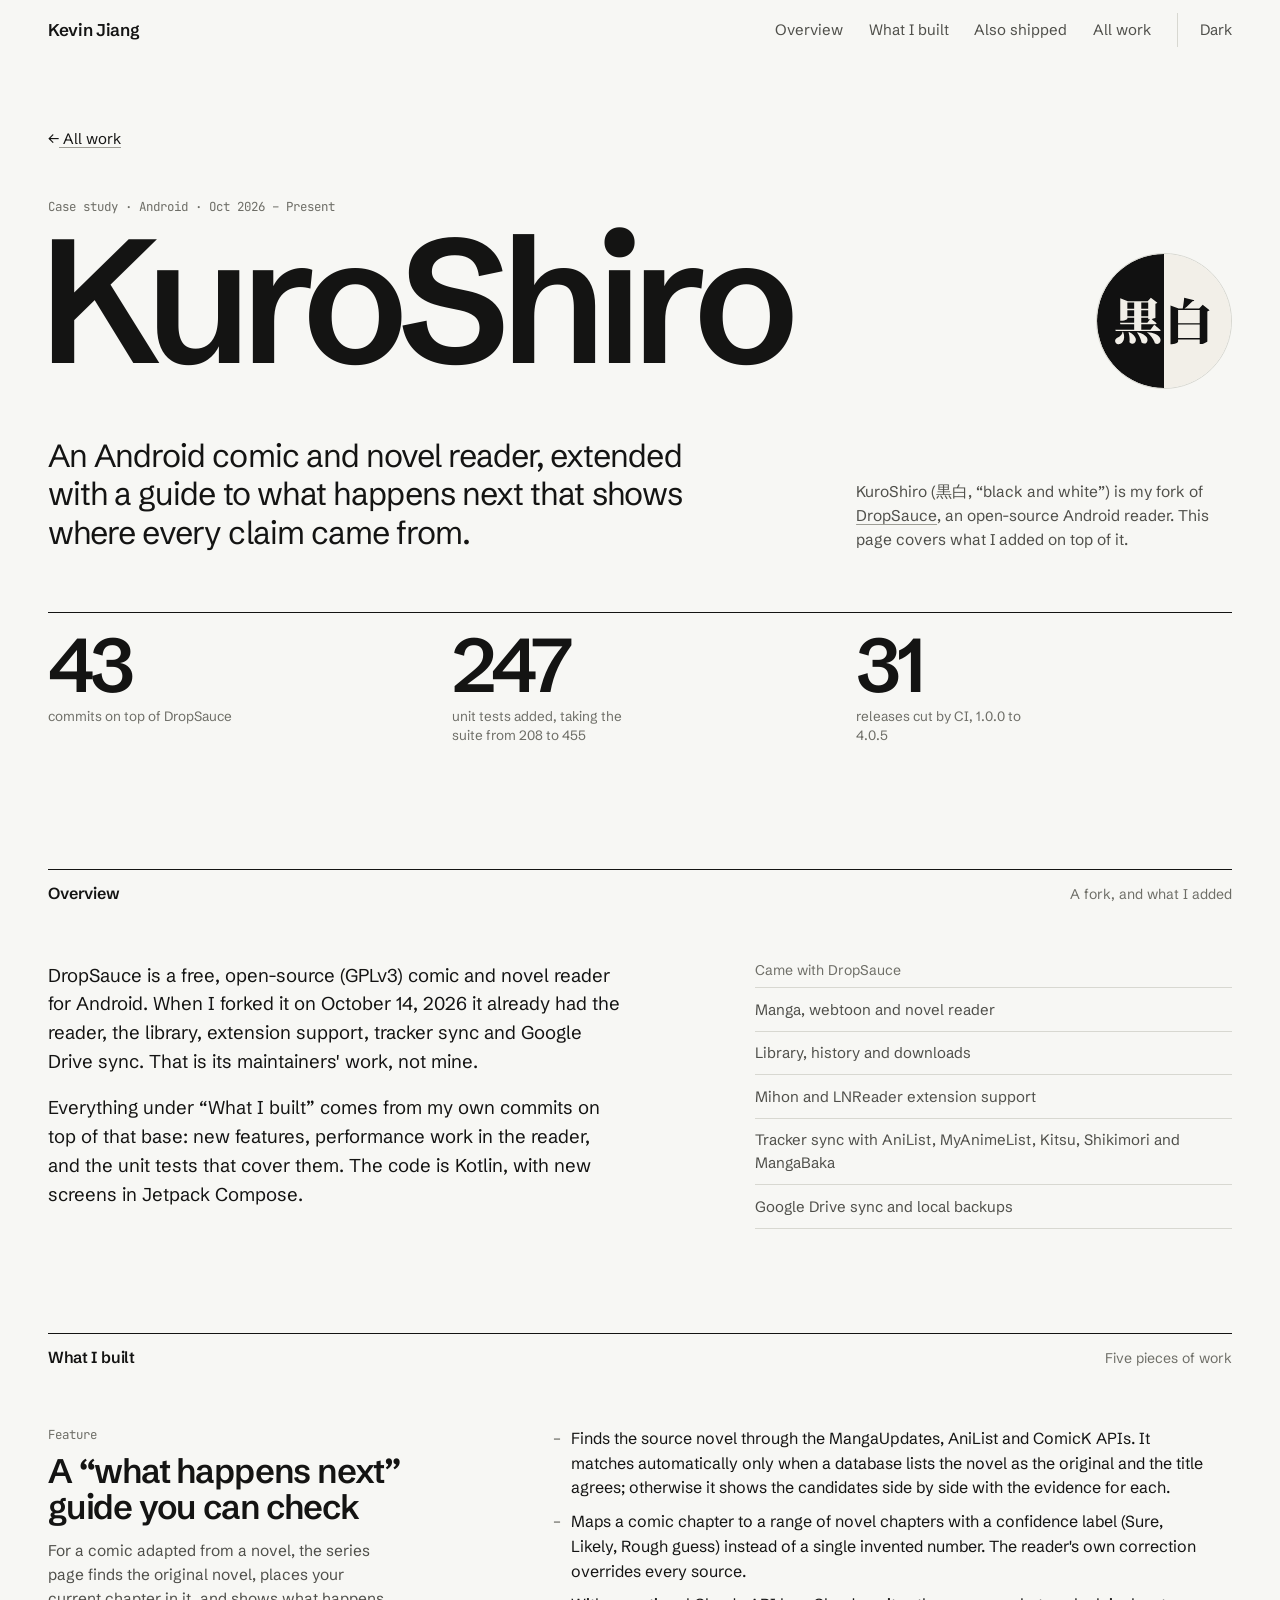
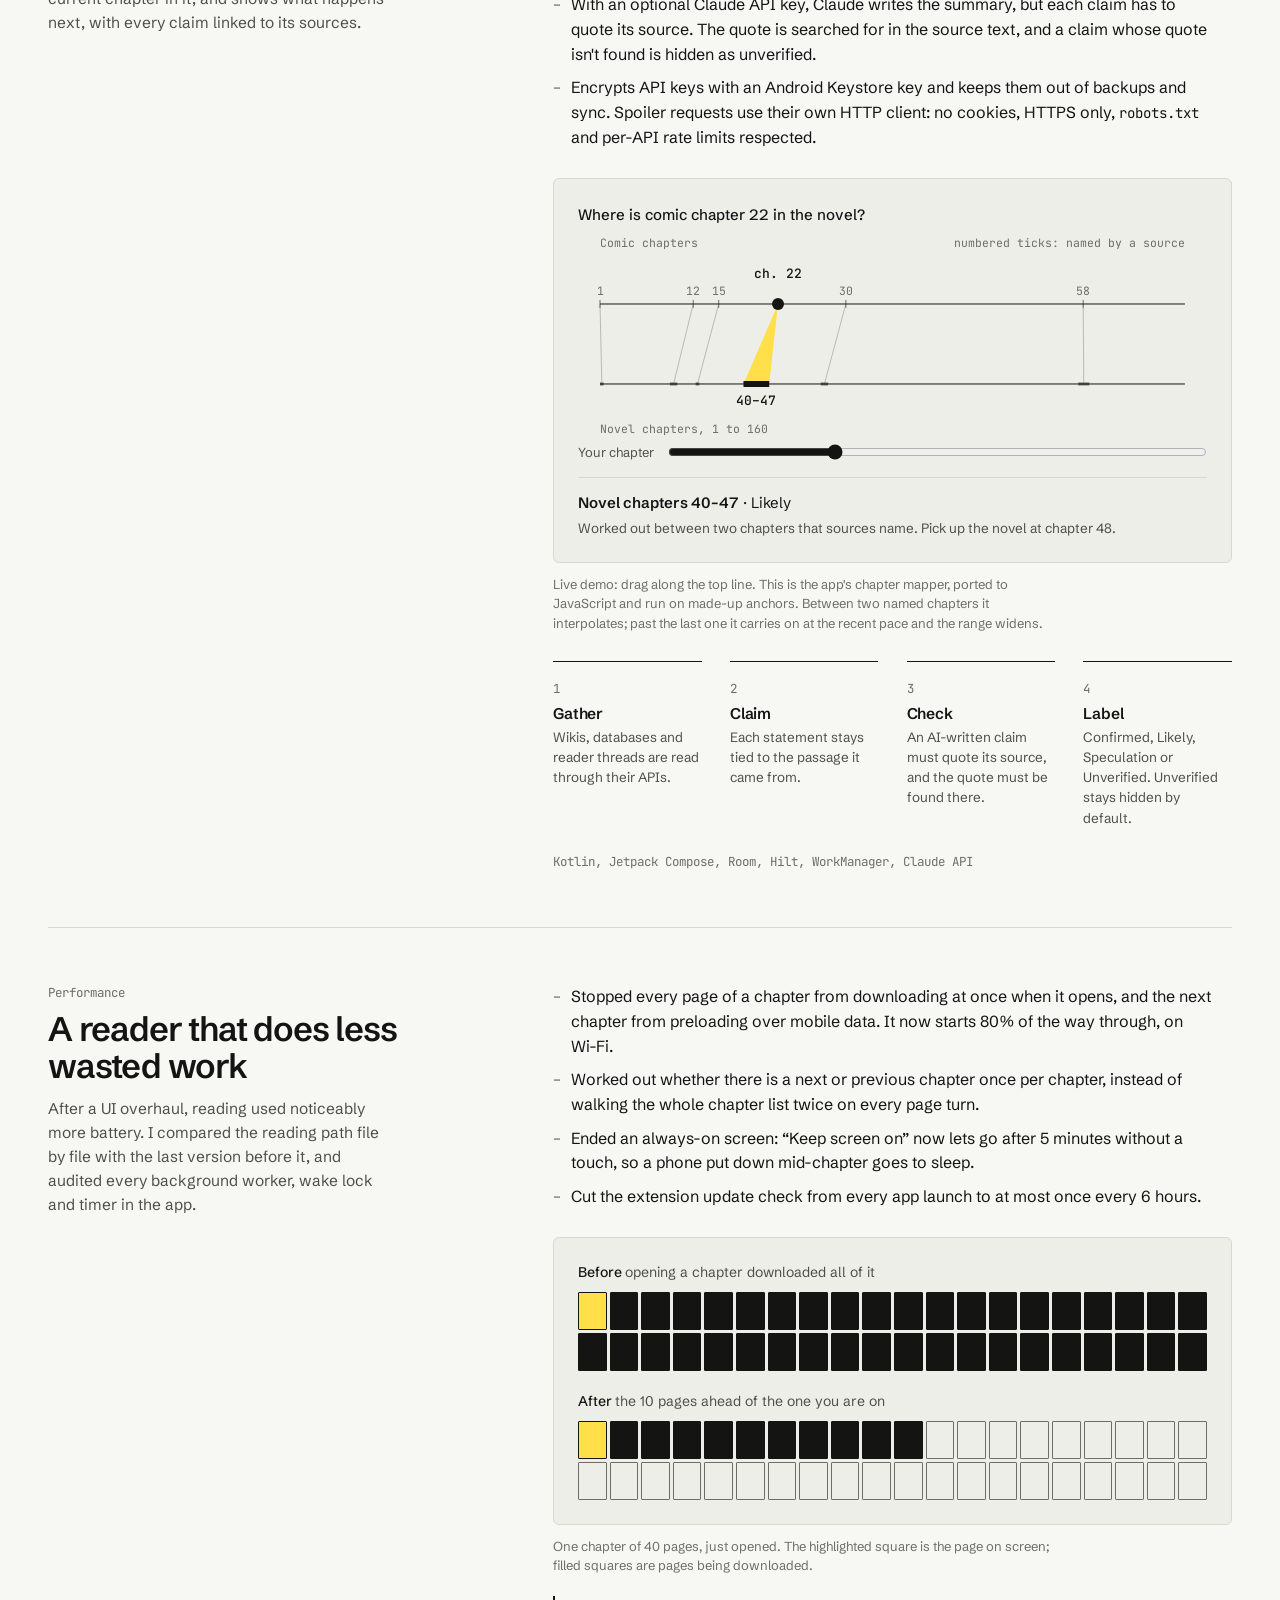
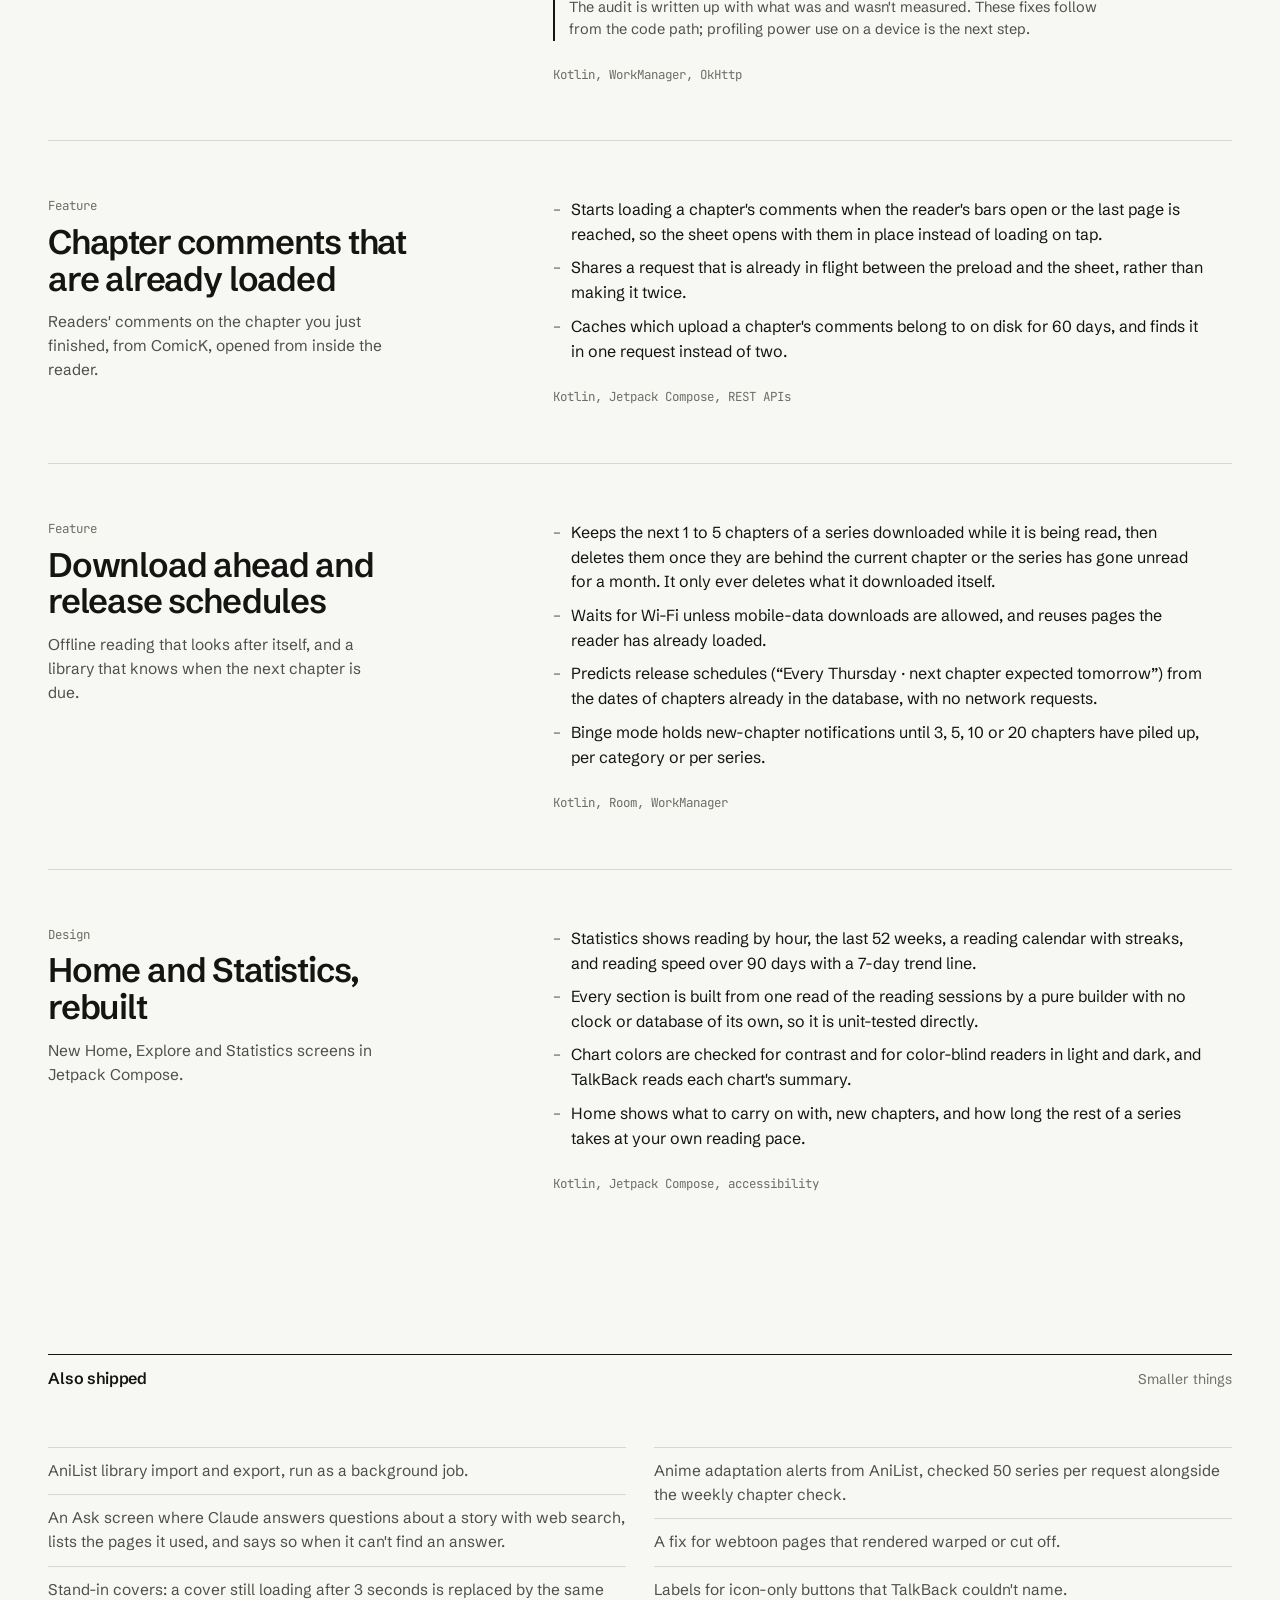
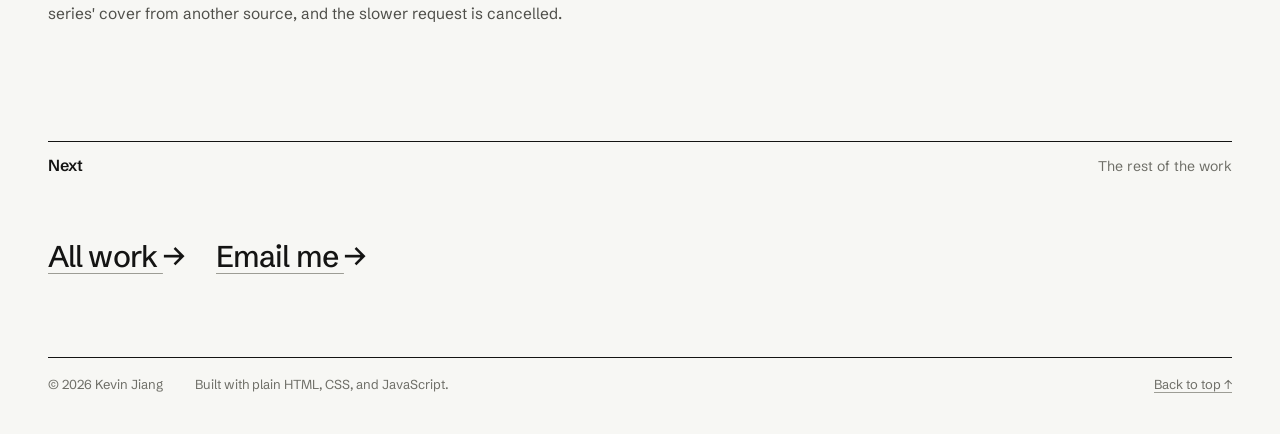
==== kuroshiro/index.html @ c544e7a0 "Redesign portfolio and add KuroShiro case study - New type-led design (Schibsted Grotesk, JetBrains " ====
<!DOCTYPE html>
<html lang="en">

<head>
    <meta charset="UTF-8">
    <meta name="viewport" content="width=device-width, initial-scale=1.0">
    <title>KuroShiro — Kevin Jiang</title>
    <meta name="description" content="KuroShiro: what Kevin Jiang built on top of the open-source DropSauce Android reader, including a sourced guide to what happens next in a story.">
    <meta name="author" content="Kevin Jiang">

    <meta property="og:type" content="article">
    <meta property="og:title" content="KuroShiro — Kevin Jiang">
    <meta property="og:description" content="An Android comic and novel reader, extended with a guide to what happens next that shows its sources.">
    <meta property="og:url" content="https://erelive.github.io/kuroshiro/">
    <meta name="twitter:card" content="summary">

    <link rel="canonical" href="https://erelive.github.io/kuroshiro/">
    <meta name="theme-color" content="#f7f7f4" media="(prefers-color-scheme: light)">
    <meta name="theme-color" content="#0f0f0e" media="(prefers-color-scheme: dark)">
    <link rel="icon" href="data:image/svg+xml,<svg xmlns='http://www.w3.org/2000/svg' viewBox='0 0 100 100'><rect width='100' height='100' fill='%23141413'/><rect x='18' y='70' width='64' height='11' fill='%23ffe04a'/><text x='50' y='66' font-size='62' font-family='Arial,Helvetica,sans-serif' font-weight='700' fill='%23f7f7f4' text-anchor='middle'>K</text></svg>">

    <link rel="preconnect" href="https://fonts.googleapis.com">
    <link rel="preconnect" href="https://fonts.gstatic.com" crossorigin>
    <link href="https://fonts.googleapis.com/css2?family=JetBrains+Mono:wght@400;500&family=Schibsted+Grotesk:wght@400..700&display=swap" rel="stylesheet">
    <link rel="stylesheet" href="../style.css?v=4">

    <script>
        (function () {
            var root = document.documentElement;
            root.className += ' js';
            try {
                var saved = localStorage.getItem('theme');
                if (saved === 'light' || saved === 'dark') {
                    root.setAttribute('data-theme', saved);
                }
            } catch (err) { }
        })();
    </script>
</head>

<body>
    <a class="skip-link" href="#main">Skip to content</a>

    <header class="site-header" id="siteHeader">
        <div class="wrap header-inner">
            <a class="wordmark" href="../">Kevin Jiang</a>

            <nav class="nav" id="primaryNav" aria-label="Primary">
                <a href="#overview">Overview</a>
                <a href="#work">What I built</a>
                <a href="#more">Also shipped</a>
                <a href="../#work">All work</a>
            </nav>

            <div class="header-tools">
                <button class="text-btn theme-toggle" id="themeToggle" type="button">Theme</button>
                <button class="text-btn nav-toggle" id="navToggle" type="button" aria-expanded="false" aria-controls="primaryNav">Menu</button>
            </div>
        </div>
    </header>

    <main id="main">
        <section class="case-hero" id="top">
            <div class="wrap">
                <a class="back" href="../#work"><span aria-hidden="true">&larr;</span> All work</a>

                <div class="case-head">
                    <div>
                        <p class="meta">Case study &middot; Android &middot; Oct 2026 &ndash; Present</p>
                        <h1 class="case-title"><span>KuroShiro</span></h1>
                    </div>
                    <img class="case-icon" src="icon.svg" width="136" height="136" alt="KuroShiro app icon: the characters for black and white, each on the other's color">
                </div>

                <div class="case-intro">
                    <p class="case-lede">
                        An Android comic and novel reader, extended with a guide to what happens
                        next that shows where every claim came from.
                    </p>
                    <p class="case-blurb">
                        KuroShiro (黒白, &ldquo;black and white&rdquo;) is my fork of
                        <a href="https://github.com/HuzaifaKhalid1311/DropSauce" target="_blank" rel="noopener noreferrer">DropSauce</a>,
                        an open-source Android reader. This page covers what I added on top of it.
                    </p>
                </div>

                <dl class="stats">
                    <div>
                        <dt>commits on top of DropSauce</dt>
                        <dd>43</dd>
                    </div>
                    <div>
                        <dt>unit tests added, taking the suite from 208 to 455</dt>
                        <dd>247</dd>
                    </div>
                    <div>
                        <dt>releases cut by CI, 1.0.0 to 4.0.5</dt>
                        <dd>31</dd>
                    </div>
                </dl>
            </div>
        </section>

        <!-- SCREENSHOTS
             1. On the phone, take these four screenshots in KuroShiro (power + volume down).
             2. Save them into kuroshiro/screens/ named exactly:
                spoilers.png    a series page with the Spoilers card, or the Spoilers screen with its trust labels
                stats.png       the Statistics screen
                home.png        the Home tab
                comments.png    the chapter comments sheet open in the reader
             3. Delete the two lines below that say screens-start and screens-end. The section then shows. -->
        <!-- screens-start
        <section class="section" id="screens">
            <div class="wrap">
                <header class="section-head">
                    <h2>Screens</h2>
                    <p>Running on a phone</p>
                </header>

                <ul class="screens" data-reveal>
                    <li>
                        <figure>
                            <img src="screens/spoilers.png" width="1080" height="2400" loading="lazy" alt="KuroShiro's Spoilers screen: the original novel, where the current chapter falls in it, and claims with their trust labels.">
                            <figcaption><strong>What happens next</strong>Every claim carries a trust label and its sources.</figcaption>
                        </figure>
                    </li>
                    <li>
                        <figure>
                            <img src="screens/stats.png" width="1080" height="2400" loading="lazy" alt="KuroShiro's Statistics screen with reading by hour, weekly totals and a reading calendar.">
                            <figcaption><strong>Statistics</strong>Built from one read of the reading sessions.</figcaption>
                        </figure>
                    </li>
                    <li>
                        <figure>
                            <img src="screens/home.png" width="1080" height="2400" loading="lazy" alt="KuroShiro's Home tab with series to carry on with and new chapters.">
                            <figcaption><strong>Home</strong>What to carry on with, and how long the rest takes.</figcaption>
                        </figure>
                    </li>
                    <li>
                        <figure>
                            <img src="screens/comments.png" width="1080" height="2400" loading="lazy" alt="KuroShiro's reader with the chapter comments sheet open.">
                            <figcaption><strong>Chapter comments</strong>Loaded before the sheet is opened.</figcaption>
                        </figure>
                    </li>
                </ul>
            </div>
        </section>
        screens-end -->

        <section class="section" id="overview">
            <div class="wrap">
                <header class="section-head">
                    <h2>Overview</h2>
                    <p>A fork, and what I added</p>
                </header>

                <div class="overview">
                    <div class="overview-copy" data-reveal>
                        <p>
                            DropSauce is a free, open-source (GPLv3) comic and novel reader for
                            Android. When I forked it on October 14, 2026 it already had the reader,
                            the library, extension support, tracker sync and Google Drive sync. That
                            is its maintainers' work, not mine.
                        </p>
                        <p>
                            Everything under &ldquo;What I built&rdquo; comes from my own commits on
                            top of that base: new features, performance work in the reader, and the
                            unit tests that cover them. The code is Kotlin, with new screens in
                            Jetpack Compose.
                        </p>
                    </div>

                    <div class="inherited" data-reveal>
                        <h3>Came with DropSauce</h3>
                        <ul>
                            <li>Manga, webtoon and novel reader</li>
                            <li>Library, history and downloads</li>
                            <li>Mihon and LNReader extension support</li>
                            <li>Tracker sync with AniList, MyAnimeList, Kitsu, Shikimori and MangaBaka</li>
                            <li>Google Drive sync and local backups</li>
                        </ul>
                    </div>
                </div>
            </div>
        </section>

        <section class="section" id="work">
            <div class="wrap">
                <header class="section-head">
                    <h2>What I built</h2>
                    <p>Five pieces of work</p>
                </header>

                <article class="entry">
                    <div class="entry-head" data-reveal>
                        <p class="meta">Feature</p>
                        <h3>A &ldquo;what happens next&rdquo; guide you can check</h3>
                        <p>
                            For a comic adapted from a novel, the series page finds the original
                            novel, places your current chapter in it, and shows what happens next,
                            with every claim linked to its sources.
                        </p>
                    </div>

                    <div class="entry-body" data-reveal>
                        <ul class="dashes">
                            <li>Finds the source novel through the MangaUpdates, AniList and ComicK APIs. It matches automatically only when a database lists the novel as the original and the title agrees; otherwise it shows the candidates side by side with the evidence for each.</li>
                            <li>Maps a comic chapter to a range of novel chapters with a confidence label (Sure, Likely, Rough guess) instead of a single invented number. The reader's own correction overrides every source.</li>
                            <li>With an optional Claude API key, Claude writes the summary, but each claim has to quote its source. The quote is searched for in the source text, and a claim whose quote isn't found is hidden as unverified.</li>
                            <li>Encrypts API keys with an Android Keystore key and keeps them out of backups and sync. Spoiler requests use their own HTTP client: no cookies, HTTPS only, <code>robots.txt</code> and per-API rate limits respected.</li>
                        </ul>

                        <figure class="figure demo">
                            <div class="frame mapper" data-mapper>
                                <p class="mapper-q">Where is comic chapter <output data-mapper-comic>22</output> in the novel?</p>
                                <div class="mapper-live">
                                    <div data-mapper-stage></div>
                                    <label class="mapper-control">
                                        <span>Your chapter</span>
                                        <input type="range" min="1" max="70" step="1" value="22" data-mapper-input>
                                    </label>
                                    <p class="mapper-result" aria-live="polite">
                                        <strong data-mapper-range>Novel chapters 40&ndash;47</strong>
                                        &middot; <span data-mapper-confidence>Likely</span>
                                        <small data-mapper-basis>Worked out between two chapters that sources name. Pick up the novel at chapter 48.</small>
                                    </p>
                                </div>
                                <p class="mapper-static">
                                    With comic chapters 15 and 30 named by sources, chapter 22 lands on
                                    novel chapters 40&ndash;47, marked Likely. The live version of this
                                    figure needs JavaScript.
                                </p>
                            </div>
                            <figcaption>
                                Live demo: drag along the top line. This is the app's chapter
                                mapper, ported to JavaScript and run on made-up anchors. Between two
                                named chapters it interpolates; past the last one it carries on at
                                the recent pace and the range widens.
                            </figcaption>
                        </figure>

                        <ol class="steps" aria-label="How a claim gets its trust label">
                            <li>
                                <h4>Gather</h4>
                                <p>Wikis, databases and reader threads are read through their APIs.</p>
                            </li>
                            <li>
                                <h4>Claim</h4>
                                <p>Each statement stays tied to the passage it came from.</p>
                            </li>
                            <li>
                                <h4>Check</h4>
                                <p>An AI-written claim must quote its source, and the quote must be found there.</p>
                            </li>
                            <li>
                                <h4>Label</h4>
                                <p>Confirmed, Likely, Speculation or Unverified. Unverified stays hidden by default.</p>
                            </li>
                        </ol>

                        <p class="entry-stack">Kotlin, Jetpack Compose, Room, Hilt, WorkManager, Claude API</p>
                    </div>
                </article>

                <article class="entry">
                    <div class="entry-head" data-reveal>
                        <p class="meta">Performance</p>
                        <h3>A reader that does less wasted work</h3>
                        <p>
                            After a UI overhaul, reading used noticeably more battery. I compared
                            the reading path file by file with the last version before it, and
                            audited every background worker, wake lock and timer in the app.
                        </p>
                    </div>

                    <div class="entry-body" data-reveal>
                        <ul class="dashes">
                            <li>Stopped every page of a chapter from downloading at once when it opens, and the next chapter from preloading over mobile data. It now starts 80% of the way through, on Wi-Fi.</li>
                            <li>Worked out whether there is a next or previous chapter once per chapter, instead of walking the whole chapter list twice on every page turn.</li>
                            <li>Ended an always-on screen: &ldquo;Keep screen on&rdquo; now lets go after 5 minutes without a touch, so a phone put down mid-chapter goes to sleep.</li>
                            <li>Cut the extension update check from every app launch to at most once every 6 hours.</li>
                        </ul>

                        <figure class="figure demo">
                            <div class="frame">
                                <p class="preload-label">Before <span>opening a chapter downloaded all of it</span></p>
                                <div class="pages" aria-hidden="true">
                                    <i class="here"></i><i class="on"></i><i class="on"></i><i class="on"></i><i class="on"></i><i class="on"></i><i class="on"></i><i class="on"></i><i class="on"></i><i class="on"></i>
                                    <i class="on"></i><i class="on"></i><i class="on"></i><i class="on"></i><i class="on"></i><i class="on"></i><i class="on"></i><i class="on"></i><i class="on"></i><i class="on"></i>
                                    <i class="on"></i><i class="on"></i><i class="on"></i><i class="on"></i><i class="on"></i><i class="on"></i><i class="on"></i><i class="on"></i><i class="on"></i><i class="on"></i>
                                    <i class="on"></i><i class="on"></i><i class="on"></i><i class="on"></i><i class="on"></i><i class="on"></i><i class="on"></i><i class="on"></i><i class="on"></i><i class="on"></i>
                                </div>
                                <p class="preload-label">After <span>the 10 pages ahead of the one you are on</span></p>
                                <div class="pages" aria-hidden="true">
                                    <i class="here"></i><i class="on"></i><i class="on"></i><i class="on"></i><i class="on"></i><i class="on"></i><i class="on"></i><i class="on"></i><i class="on"></i><i class="on"></i>
                                    <i class="on"></i><i></i><i></i><i></i><i></i><i></i><i></i><i></i><i></i><i></i>
                                    <i></i><i></i><i></i><i></i><i></i><i></i><i></i><i></i><i></i><i></i>
                                    <i></i><i></i><i></i><i></i><i></i><i></i><i></i><i></i><i></i><i></i>
                                </div>
                            </div>
                            <figcaption>
                                One chapter of 40 pages, just opened. The highlighted square is the
                                page on screen; filled squares are pages being downloaded.
                            </figcaption>
                        </figure>

                        <p class="note">
                            The audit is written up with what was and wasn't measured. These fixes
                            follow from the code path; profiling power use on a device is the next
                            step.
                        </p>

                        <p class="entry-stack">Kotlin, WorkManager, OkHttp</p>
                    </div>
                </article>

                <article class="entry">
                    <div class="entry-head" data-reveal>
                        <p class="meta">Feature</p>
                        <h3>Chapter comments that are already loaded</h3>
                        <p>
                            Readers' comments on the chapter you just finished, from ComicK,
                            opened from inside the reader.
                        </p>
                    </div>

                    <div class="entry-body" data-reveal>
                        <ul class="dashes">
                            <li>Starts loading a chapter's comments when the reader's bars open or the last page is reached, so the sheet opens with them in place instead of loading on tap.</li>
                            <li>Shares a request that is already in flight between the preload and the sheet, rather than making it twice.</li>
                            <li>Caches which upload a chapter's comments belong to on disk for 60 days, and finds it in one request instead of two.</li>
                        </ul>

                        <p class="entry-stack">Kotlin, Jetpack Compose, REST APIs</p>
                    </div>
                </article>

                <article class="entry">
                    <div class="entry-head" data-reveal>
                        <p class="meta">Feature</p>
                        <h3>Download ahead and release schedules</h3>
                        <p>
                            Offline reading that looks after itself, and a library that knows
                            when the next chapter is due.
                        </p>
                    </div>

                    <div class="entry-body" data-reveal>
                        <ul class="dashes">
                            <li>Keeps the next 1 to 5 chapters of a series downloaded while it is being read, then deletes them once they are behind the current chapter or the series has gone unread for a month. It only ever deletes what it downloaded itself.</li>
                            <li>Waits for Wi-Fi unless mobile-data downloads are allowed, and reuses pages the reader has already loaded.</li>
                            <li>Predicts release schedules (&ldquo;Every Thursday &middot; next chapter expected tomorrow&rdquo;) from the dates of chapters already in the database, with no network requests.</li>
                            <li>Binge mode holds new-chapter notifications until 3, 5, 10 or 20 chapters have piled up, per category or per series.</li>
                        </ul>

                        <p class="entry-stack">Kotlin, Room, WorkManager</p>
                    </div>
                </article>

                <article class="entry">
                    <div class="entry-head" data-reveal>
                        <p class="meta">Design</p>
                        <h3>Home and Statistics, rebuilt</h3>
                        <p>New Home, Explore and Statistics screens in Jetpack Compose.</p>
                    </div>

                    <div class="entry-body" data-reveal>
                        <ul class="dashes">
                            <li>Statistics shows reading by hour, the last 52 weeks, a reading calendar with streaks, and reading speed over 90 days with a 7-day trend line.</li>
                            <li>Every section is built from one read of the reading sessions by a pure builder with no clock or database of its own, so it is unit-tested directly.</li>
                            <li>Chart colors are checked for contrast and for color-blind readers in light and dark, and TalkBack reads each chart's summary.</li>
                            <li>Home shows what to carry on with, new chapters, and how long the rest of a series takes at your own reading pace.</li>
                        </ul>

                        <p class="entry-stack">Kotlin, Jetpack Compose, accessibility</p>
                    </div>
                </article>
            </div>
        </section>

        <section class="section" id="more">
            <div class="wrap">
                <header class="section-head">
                    <h2>Also shipped</h2>
                    <p>Smaller things</p>
                </header>

                <ul class="shipped" data-reveal>
                    <li>AniList library import and export, run as a background job.</li>
                    <li>An Ask screen where Claude answers questions about a story with web search, lists the pages it used, and says so when it can't find an answer.</li>
                    <li>Stand-in covers: a cover still loading after 3 seconds is replaced by the same series' cover from another source, and the slower request is cancelled.</li>
                    <li>Anime adaptation alerts from AniList, checked 50 series per request alongside the weekly chapter check.</li>
                    <li>A fix for webtoon pages that rendered warped or cut off.</li>
                    <li>Labels for icon-only buttons that TalkBack couldn't name.</li>
                </ul>
            </div>
        </section>

        <section class="section" id="next">
            <div class="wrap">
                <header class="section-head">
                    <h2>Next</h2>
                    <p>The rest of the work</p>
                </header>

                <p class="next-links" data-reveal>
                    <a class="go" href="../#work">All work <span aria-hidden="true">&rarr;</span></a>
                    <a class="go" href="mailto:kjiang052003@gmail.com">Email me <span aria-hidden="true">&rarr;</span></a>
                </p>
            </div>
        </section>
    </main>

    <footer class="site-footer">
        <div class="wrap">
            <div class="footer-inner">
                <p>&copy; <span id="year">2026</span> Kevin Jiang</p>
                <p>Built with plain HTML, CSS, and JavaScript.</p>
                <p><a href="#top">Back to top &uarr;</a></p>
            </div>
        </div>
    </footer>

    <script src="../script.js?v=4"></script>
</body>

</html>
---- style.css ----
/* ------------------------------------------------------------------
   Kevin Jiang — portfolio
   Ink on paper, one grotesk, one mono, and a highlighter.
   Sections: tokens, base, header, hero, sections, work, figures,
   rows, skills, about, contact, footer, case study, motion, print.
------------------------------------------------------------------- */

/* ---------- tokens ---------- */

:root {
    --paper:       #f7f7f4;
    --surface:     #eeeee9;
    --ink:         #141413;
    --ink-2:       #4f4f4a;
    --ink-3:       #6e6e67;
    --rule:        #d8d8d1;
    --rule-strong: #141413;
    --underline:   #9d9d95;
    --mark:        #ffe04a;
    --mark-ink:    #141413;
    --wedge:       #ffe04a;

    --sans: 'Schibsted Grotesk', ui-sans-serif, system-ui, -apple-system, 'Segoe UI', Roboto, 'Helvetica Neue', Arial, sans-serif;
    --mono: 'JetBrains Mono', ui-monospace, SFMono-Regular, Menlo, Consolas, monospace;

    --wrap: 77.5rem;
    --pad: clamp(1.25rem, 4vw, 3rem);
    --gap: clamp(1rem, 2.2vw, 2rem);
    --header-h: 3.75rem;
    --ease: cubic-bezier(0.2, 0.7, 0.2, 1);

    color-scheme: light;
}

@media (prefers-color-scheme: dark) {
    :root:not([data-theme="light"]) {
        --paper:       #0f0f0e;
        --surface:     #181817;
        --ink:         #edebe5;
        --ink-2:       #b3b1aa;
        --ink-3:       #8f8d86;
        --rule:        #2c2c2a;
        --rule-strong: #edebe5;
        --underline:   #6b6a64;
        --mark:        #4d4410;
        --mark-ink:    #ffe98f;
        --wedge:       #a88d12;

        color-scheme: dark;
    }
}

:root[data-theme="dark"] {
    --paper:       #0f0f0e;
    --surface:     #181817;
    --ink:         #edebe5;
    --ink-2:       #b3b1aa;
    --ink-3:       #8f8d86;
    --rule:        #2c2c2a;
    --rule-strong: #edebe5;
    --underline:   #6b6a64;
    --mark:        #4d4410;
    --mark-ink:    #ffe98f;
    --wedge:       #a88d12;

    color-scheme: dark;
}

/* ---------- base ---------- */

*,
*::before,
*::after {
    box-sizing: border-box;
}

* {
    margin: 0;
    padding: 0;
}

html {
    scroll-behavior: smooth;
    scroll-padding-top: calc(var(--header-h) + 1.25rem);
    -webkit-text-size-adjust: 100%;
}

body {
    min-height: 100vh;
    background: var(--paper);
    color: var(--ink);
    font-family: var(--sans);
    font-size: 1.0625rem;
    line-height: 1.55;
    -webkit-font-smoothing: antialiased;
    text-rendering: optimizeLegibility;
}

img,
svg {
    display: block;
    max-width: 100%;
}

img {
    height: auto;
}

ul,
ol {
    list-style: none;
}

button {
    font: inherit;
    color: inherit;
}

h1,
h2,
h3,
h4 {
    font-weight: 600;
    letter-spacing: -0.02em;
    line-height: 1.15;
}

code {
    font-family: var(--mono);
    font-size: 0.88em;
}

::selection {
    background: var(--mark);
    color: var(--mark-ink);
}

:focus-visible {
    outline: 2px solid var(--ink);
    outline-offset: 3px;
}

a {
    color: inherit;
    text-decoration-line: underline;
    text-decoration-thickness: 1px;
    text-underline-offset: 0.2em;
    text-decoration-color: var(--underline);
    transition: background-color 0.15s, color 0.15s, text-decoration-color 0.15s;
}

a:hover {
    background: var(--mark);
    color: var(--mark-ink);
    text-decoration-color: currentColor;
}

mark {
    padding: 0 0.18em;
    white-space: nowrap;
    background: var(--mark);
    color: var(--mark-ink);
    -webkit-box-decoration-break: clone;
    box-decoration-break: clone;
}

.wrap {
    width: 100%;
    max-width: calc(var(--wrap) + 2 * var(--pad));
    margin-inline: auto;
    padding-inline: var(--pad);
}

.meta {
    color: var(--ink-3);
    font-family: var(--mono);
    font-size: 0.78rem;
    line-height: 1.5;
}

.dashes li {
    position: relative;
    padding-left: 1.15em;
}

.dashes li + li {
    margin-top: 0.55rem;
}

.dashes li::before {
    content: "\2013";
    position: absolute;
    left: 0;
    color: var(--ink-3);
}

.go {
    font-weight: 500;
}

.go span {
    display: inline-block;
    transition: transform 0.2s var(--ease);
}

.go:hover span {
    transform: translateX(3px);
}

.go[target="_blank"]:hover span {
    transform: translate(2px, -2px);
}

.text-btn {
    padding: 0.35rem 0;
    border: 0;
    background: none;
    color: var(--ink-2);
    font-size: 0.9375rem;
    cursor: pointer;
    transition: color 0.15s;
}

.text-btn:hover {
    color: var(--ink);
}

.skip-link {
    position: absolute;
    top: -100px;
    left: var(--pad);
    z-index: 100;
    padding: 0.6rem 0.9rem;
    background: var(--ink);
    color: var(--paper);
    text-decoration: none;
}

.skip-link:focus {
    top: 0.75rem;
}

/* ---------- header ---------- */

.site-header {
    position: sticky;
    top: 0;
    z-index: 50;
    background: var(--paper);
    border-bottom: 1px solid transparent;
    transition: border-color 0.2s;
}

.site-header.is-scrolled {
    border-bottom-color: var(--rule);
}

.header-inner {
    display: flex;
    align-items: center;
    gap: 1.6rem;
    min-height: var(--header-h);
}

.wordmark {
    margin-right: auto;
    font-weight: 600;
    letter-spacing: -0.02em;
    text-decoration: none;
}

.wordmark:hover {
    background: none;
    color: inherit;
}

.nav {
    display: flex;
    gap: 1.6rem;
}

.nav a {
    position: relative;
    padding: 0.35rem 0;
    color: var(--ink-2);
    font-size: 0.9375rem;
    text-decoration: none;
}

.nav a:hover,
.nav a[aria-current="true"] {
    background: none;
    color: var(--ink);
}

.nav a::after {
    content: "";
    position: absolute;
    left: 0;
    right: 0;
    bottom: 0.1rem;
    height: 1px;
    background: var(--ink);
    transform: scaleX(0);
    transform-origin: left;
    transition: transform 0.25s var(--ease);
}

.nav a:hover::after,
.nav a[aria-current="true"]::after {
    transform: scaleX(1);
}

.header-tools {
    display: flex;
    gap: 1.25rem;
    padding-left: 1.4rem;
    border-left: 1px solid var(--rule);
}

html:not(.js) .header-tools {
    display: none;
}

.theme-toggle,
.nav-toggle {
    display: none;
}

.js .theme-toggle {
    display: inline-block;
}

/* ---------- hero ---------- */

.hero {
    padding-block: clamp(2.5rem, 7vw, 5.5rem) clamp(1rem, 2.5vw, 2rem);
}

/* The home page's name and the case study's title are the same mark. */
/* overflow hides the text before it rises in; the padding keeps descenders
   (the g in Jiang) inside the clip, and the negative margin gives the space back. */
.hero-title,
.case-title {
    margin-left: -0.05em;
    margin-bottom: -0.16em;
    padding-bottom: 0.22em;
    overflow: hidden;
    font-size: clamp(3rem, 14.5vw, 11rem);
    letter-spacing: -0.06em;
    line-height: 0.88;
}

.hero-title span,
.case-title span {
    display: inline-block;
}

.hero-lede {
    max-width: 30ch;
    margin-top: clamp(1.25rem, 3vw, 2rem);
}

.hero-lede,
.case-lede {
    font-size: clamp(1.3rem, 2.7vw, 2rem);
    letter-spacing: -0.03em;
    line-height: 1.2;
}

.hero-grid {
    display: grid;
    grid-template-columns: repeat(12, minmax(0, 1fr));
    gap: 2rem var(--gap);
    align-items: end;
    margin-top: clamp(2rem, 5vw, 3.75rem);
}

.hero-intro {
    grid-column: 1 / span 6;
    font-size: clamp(1.0625rem, 1.5vw, 1.25rem);
    line-height: 1.5;
}

.hero-intro p + p {
    margin-top: 0.9rem;
    color: var(--ink-2);
}

.hero-links {
    grid-column: 8 / -1;
}

.hero-links a {
    display: grid;
    grid-template-columns: 5.25rem minmax(0, 1fr) auto;
    align-items: baseline;
    gap: 0.75rem;
    padding: 0.7rem 0;
    border-top: 1px solid var(--rule);
    text-decoration: none;
}

/* The highlight runs a little past the rules without moving the text off the grid. */
.hero-links a:hover {
    box-shadow: -0.5rem 0 0 var(--mark), 0.5rem 0 0 var(--mark);
}

.hero-links li:last-child a {
    border-bottom: 1px solid var(--rule);
}

.hero-links .k {
    color: var(--ink-3);
    font-size: 0.875rem;
}

.hero-links a:hover .k {
    color: inherit;
}

.hero-links .v {
    overflow: hidden;
    text-overflow: ellipsis;
    white-space: nowrap;
}

.hero-links .arrow {
    transition: transform 0.2s var(--ease);
}

.hero-links a:hover .arrow {
    transform: translate(2px, -2px);
}

.hero-links a[download]:hover .arrow {
    transform: translateY(2px);
}

.facts {
    display: grid;
    grid-template-columns: repeat(4, minmax(0, 1fr));
    gap: 1.5rem var(--gap);
    margin-top: clamp(2.5rem, 6vw, 4.5rem);
    padding-top: 1rem;
    border-top: 1px solid var(--rule-strong);
}

.facts dt {
    margin-bottom: 0.3rem;
    color: var(--ink-3);
    font-size: 0.8125rem;
}

.facts dd {
    font-size: 0.9688rem;
    line-height: 1.4;
}

/* ---------- sections ---------- */

.section {
    padding-block: clamp(2rem, 4.5vw, 3.25rem);
}

.section-head {
    display: flex;
    align-items: baseline;
    justify-content: space-between;
    gap: 1rem;
    margin-bottom: clamp(2rem, 4.5vw, 3.5rem);
    padding-top: 0.9rem;
    border-top: 1px solid var(--rule-strong);
}

.section-head h2 {
    font-size: 1rem;
    letter-spacing: -0.01em;
}

.section-head p {
    color: var(--ink-3);
    font-size: 0.875rem;
    text-align: right;
}

/* ---------- work: featured projects ---------- */

.feature {
    display: grid;
    grid-template-columns: repeat(12, minmax(0, 1fr));
    gap: 2rem var(--gap);
    align-items: start;
    padding-block: clamp(2.25rem, 5vw, 4rem);
    border-top: 1px solid var(--rule);
}

.section-head + .feature {
    padding-top: 0;
    border-top: 0;
}

/* Row one pairs the title block with a figure, the side alternating from
   project to project; row two is the write-up. The title block sits on the
   figure's bottom edge, the way a caption block sits beside a plate. */

.feature-head {
    grid-column: 1 / span 5;
    grid-row: 1;
    align-self: end;
}

.feature-figure {
    grid-column: 7 / -1;
    grid-row: 1;
}

.feature--flip .feature-head {
    grid-column: 9 / -1;
}

.feature--flip .feature-figure {
    grid-column: 1 / span 7;
}

.feature--wide .feature-figure {
    grid-column: 1 / -1;
}

.feature--wide .feature-head {
    grid-column: 1 / span 5;
    grid-row: 2;
    align-self: start;
}

.feature-title {
    margin: 0.5rem 0 0.9rem -0.04em;
    font-size: clamp(2.25rem, 5vw, 3.75rem);
    letter-spacing: -0.045em;
    line-height: 1;
}

.feature-title a {
    text-decoration: none;
}

.feature-aside {
    grid-column: 9 / -1;
    grid-row: 1;
    align-self: start;
}

.feature-aside img {
    width: 100%;
    border-radius: 4px;
}

.measures {
    max-width: 22rem;
    margin-top: 1.75rem;
}

.measures div {
    display: flex;
    align-items: baseline;
    justify-content: space-between;
    gap: 1rem;
    padding-block: 0.5rem;
    border-top: 1px solid var(--rule);
    font-size: 0.9063rem;
}

.measures dt {
    color: var(--ink-2);
}

.measures dd {
    font-family: var(--mono);
    font-size: 0.8125rem;
}

.measures-note {
    max-width: 22rem;
    padding-top: 0.6rem;
    border-top: 1px solid var(--rule);
    color: var(--ink-3);
    font-size: 0.8125rem;
}

.feature--lead .feature-title {
    font-size: clamp(2.75rem, 7.4vw, 5.75rem);
    letter-spacing: -0.055em;
    line-height: 0.95;
}

.feature-lede {
    max-width: 34ch;
    font-size: clamp(1.0625rem, 1.5vw, 1.25rem);
    line-height: 1.4;
    letter-spacing: -0.01em;
}

.feature-links {
    display: flex;
    flex-wrap: wrap;
    gap: 0.5rem 1.5rem;
    margin-top: 1.5rem;
}

.notes {
    display: grid;
    grid-column: 1 / -1;
    grid-template-columns: repeat(12, minmax(0, 1fr));
    gap: 1.25rem var(--gap);
}

.notes > div {
    padding-top: 0.8rem;
    border-top: 1px solid var(--rule);
}

.notes > div:nth-child(1) {
    grid-column: 1 / span 3;
}

.notes > div:nth-child(2) {
    grid-column: 4 / span 6;
}

.notes > div:nth-child(3) {
    grid-column: 10 / -1;
}

.notes dt {
    margin-bottom: 0.5rem;
    color: var(--ink-3);
    font-size: 0.8125rem;
}

.notes dd {
    color: var(--ink-2);
    font-size: 0.9688rem;
}

.stack-list {
    color: var(--ink);
    font-family: var(--mono);
    font-size: 0.8125rem;
    line-height: 1.75;
}

.feature--wide .notes {
    display: block;
    grid-column: 7 / -1;
    grid-row: 2;
}

.feature--wide .notes > div {
    display: grid;
    grid-template-columns: 6rem minmax(0, 1fr);
    gap: 0.3rem 1rem;
    padding-block: 0.9rem;
}

.feature--wide .notes dt {
    margin-bottom: 0;
    padding-top: 0.15rem;
}

.feature--wide .stack-list li {
    display: inline;
}

.feature--wide .stack-list li:not(:last-child)::after {
    content: ", ";
}

/* ---------- figures ---------- */

.figure figcaption {
    max-width: 62ch;
    margin-top: 0.75rem;
    color: var(--ink-3);
    font-size: 0.8125rem;
    line-height: 1.5;
}

.frame {
    padding: clamp(0.9rem, 2.2vw, 1.5rem);
    border: 1px solid var(--rule);
    border-radius: 6px;
    background: var(--surface);
}

/* chapter mapper (KuroShiro) */

.mapper-q {
    margin-bottom: 0.5rem;
    font-size: 0.9375rem;
    font-weight: 500;
}

.mapper-q output {
    font-variant-numeric: tabular-nums;
}

.mapper-svg {
    width: 100%;
    height: auto;
    cursor: ew-resize;
    touch-action: pan-y;
    user-select: none;
    -webkit-user-select: none;
}

.mapper-svg text {
    fill: var(--ink-3);
    font-family: var(--mono);
    font-size: 11.5px;
}

.mapper-svg .axis {
    stroke: var(--ink);
    stroke-width: 1;
}

.mapper-svg .anchor-line {
    stroke: var(--ink-3);
    stroke-width: 1;
    opacity: 0.4;
}

.mapper-svg .anchor-tick {
    stroke: var(--ink-3);
    stroke-width: 1;
}

.mapper-svg .anchor-span {
    stroke: var(--ink-3);
    stroke-width: 3;
}

.mapper-svg .est-fill {
    fill: var(--wedge);
}

.mapper-svg .est-span {
    stroke: var(--ink);
    stroke-width: 6;
}

.mapper-svg .est-dot {
    fill: var(--ink);
}

.mapper-svg .est-label {
    fill: var(--ink);
    font-size: 13px;
    font-weight: 500;
}

.mapper-control {
    display: grid;
    grid-template-columns: auto minmax(0, 1fr);
    align-items: center;
    gap: 0.9rem;
    margin-top: 0.25rem;
    color: var(--ink-2);
    font-size: 0.8125rem;
}

.mapper-control input {
    width: 100%;
    accent-color: var(--ink);
}

.mapper-result {
    margin-top: 0.9rem;
    padding-top: 0.9rem;
    border-top: 1px solid var(--rule);
    font-size: 0.9375rem;
    line-height: 1.5;
}

.mapper-result strong {
    font-weight: 600;
    font-variant-numeric: tabular-nums;
}

.mapper-result small {
    display: block;
    margin-top: 0.2rem;
    color: var(--ink-2);
    font-size: 0.8438rem;
}

.mapper-static {
    color: var(--ink-2);
    font-size: 0.9375rem;
}

.js .mapper-static,
html:not(.js) .mapper-live {
    display: none;
}

/* caption overlay capture (Subordinate) */

.capture {
    padding: clamp(1rem, 4.5vw, 3.5rem) clamp(1rem, 6vw, 5rem);
    overflow-x: auto;
}

.capture img {
    width: 100%;
    min-width: 35rem;
}

.scroll-hint {
    display: none;
}

/* sky atlas (Tengai) */

.atlas {
    position: relative;
    overflow: hidden;
    border-radius: 4px;
    background: #1b1d22;
    aspect-ratio: 3 / 2;
}

.atlas img {
    width: 100%;
    height: 100%;
    object-fit: cover;
}

.atlas-faces {
    position: absolute;
    inset: 0;
    display: grid;
    grid-template-columns: repeat(3, 1fr);
    grid-template-rows: repeat(2, 1fr);
}

.atlas-faces li {
    padding: 0.5rem 0.6rem;
    border: 0 solid rgba(255, 255, 255, 0.38);
    color: #fff;
    font-family: var(--mono);
    font-size: 0.6875rem;
    text-shadow: 0 0 6px rgba(0, 0, 0, 0.9), 0 0 2px rgba(0, 0, 0, 0.9);
}

.atlas-faces li:not(:nth-child(3n)) {
    border-right-width: 1px;
}

.atlas-faces li:nth-child(-n + 3) {
    border-bottom-width: 1px;
}

/* ---------- rows: smaller projects, experience ---------- */

.subhead {
    margin-top: clamp(2.25rem, 5vw, 4rem);
    padding-top: 0.9rem;
    border-top: 1px solid var(--rule);
    color: var(--ink-3);
    font-size: 0.875rem;
    font-weight: 400;
    letter-spacing: 0;
}

.row {
    display: grid;
    grid-template-columns: repeat(12, minmax(0, 1fr));
    gap: 0.75rem var(--gap);
    padding-block: clamp(1.25rem, 2.6vw, 1.9rem);
    border-top: 1px solid var(--rule);
}

.rows > .row:first-child,
.subhead + .row {
    border-top: 0;
}

.rows > .row:first-child {
    padding-top: 0;
}

.row-when {
    grid-column: 1 / span 2;
    padding-top: 0.25rem;
}

.row-what {
    grid-column: 3 / span 4;
}

.row-what h3,
.row-what h4 {
    font-size: 1.1875rem;
    letter-spacing: -0.02em;
}

.row-what p {
    margin-top: 0.2rem;
    color: var(--ink-2);
    font-size: 0.9375rem;
}

.row-what .stack {
    margin-top: 0.7rem;
    color: var(--ink-3);
    font-family: var(--mono);
    font-size: 0.78rem;
}

.row-detail {
    grid-column: 7 / -1;
    color: var(--ink-2);
    font-size: 0.9688rem;
}

.more {
    margin-top: clamp(1.5rem, 3vw, 2.25rem);
    padding-top: 1.1rem;
    border-top: 1px solid var(--rule);
    font-size: 0.9375rem;
}

/* ---------- skills ---------- */

.spec > div {
    display: grid;
    grid-template-columns: repeat(12, minmax(0, 1fr));
    gap: 0.2rem var(--gap);
    padding-block: 0.95rem;
    border-top: 1px solid var(--rule);
}

.spec > div:first-child {
    padding-top: 0;
    border-top: 0;
}

.spec dt {
    grid-column: 1 / span 2;
    padding-top: 0.15rem;
    color: var(--ink-3);
    font-size: 0.875rem;
}

.spec dd {
    grid-column: 3 / -1;
    max-width: 62ch;
}

/* ---------- about ---------- */

.about {
    display: grid;
    grid-template-columns: repeat(12, minmax(0, 1fr));
    column-gap: var(--gap);
}

.about-body {
    grid-column: 3 / span 7;
}

.about-body p {
    font-size: clamp(1.0625rem, 1.45vw, 1.1875rem);
    line-height: 1.55;
}

.about-body p + p {
    margin-top: 1.1rem;
}

/* ---------- contact ---------- */

.contact-line {
    max-width: 44ch;
    color: var(--ink-2);
}

.contact-email {
    display: flex;
    flex-wrap: wrap;
    align-items: baseline;
    gap: 0.25rem 1.25rem;
    margin: 0.75rem 0 clamp(1.75rem, 4vw, 2.75rem) -0.04em;
}

.contact-email a {
    font-size: clamp(1.4rem, 5.6vw, 4.5rem);
    font-weight: 600;
    letter-spacing: -0.045em;
    line-height: 1.1;
    overflow-wrap: anywhere;
    text-decoration-thickness: 2px;
    text-underline-offset: 0.12em;
}

.contact-links {
    display: flex;
    flex-wrap: wrap;
    gap: 0.5rem 2rem;
    padding-top: 1.1rem;
    border-top: 1px solid var(--rule);
    font-size: 0.9375rem;
}

/* ---------- footer ---------- */

.site-footer {
    padding-block: 1.5rem 2.5rem;
}

.footer-inner {
    display: flex;
    flex-wrap: wrap;
    justify-content: space-between;
    gap: 0.5rem 2rem;
    padding-top: 1rem;
    border-top: 1px solid var(--rule-strong);
    color: var(--ink-3);
    font-size: 0.8125rem;
}

.footer-inner p:last-child {
    margin-left: auto;
}

/* ---------- case study ---------- */

.case-hero {
    padding-block: clamp(2rem, 5vw, 4rem) clamp(2.5rem, 6vw, 4.5rem);
}

.back {
    display: inline-block;
    margin-bottom: clamp(1.5rem, 4vw, 3rem);
    font-size: 0.9375rem;
}

.back span {
    display: inline-block;
    transition: transform 0.2s var(--ease);
}

.back:hover span {
    transform: translateX(-3px);
}

.case-head {
    display: grid;
    grid-template-columns: minmax(0, 1fr) auto;
    align-items: end;
    gap: var(--gap);
}

.case-title {
    margin-top: 0.4rem;
}

.case-icon {
    width: clamp(3.75rem, 11vw, 8.5rem);
    height: auto;
    border: 1px solid var(--rule);
    border-radius: 50%;
}

.case-intro {
    display: grid;
    grid-template-columns: repeat(12, minmax(0, 1fr));
    gap: 1.25rem var(--gap);
    margin-top: clamp(1.75rem, 4vw, 3rem);
}

.case-lede {
    grid-column: 1 / span 7;
}

.case-blurb {
    grid-column: 9 / -1;
    align-self: end;
    color: var(--ink-2);
    font-size: 0.9688rem;
}

.stats {
    display: grid;
    grid-template-columns: repeat(3, minmax(0, 1fr));
    gap: 1.5rem var(--gap);
    margin-top: clamp(2.25rem, 5vw, 3.75rem);
    padding-top: 1rem;
    border-top: 1px solid var(--rule-strong);
}

.stats div {
    display: flex;
    flex-direction: column-reverse;
    justify-content: flex-end;
    gap: 0.35rem;
}

.stats dd {
    font-size: clamp(2.5rem, 6.5vw, 4.75rem);
    font-weight: 600;
    letter-spacing: -0.05em;
    line-height: 0.95;
}

.stats dt {
    max-width: 24ch;
    color: var(--ink-3);
    font-size: 0.8438rem;
    line-height: 1.4;
}

/* Phone screenshots: a row of four on wide screens, a swipeable strip on phones. */
.screens {
    display: grid;
    grid-template-columns: repeat(4, minmax(0, 1fr));
    gap: var(--gap);
}

.screens img {
    width: 100%;
    aspect-ratio: 9 / 20;
    object-fit: cover;
    object-position: top;
    border: 1px solid var(--rule);
    border-radius: 14px;
    background: var(--surface);
}

.screens figcaption {
    margin-top: 0.6rem;
    color: var(--ink-3);
    font-size: 0.8125rem;
    line-height: 1.45;
}

.screens figcaption strong {
    display: block;
    color: var(--ink);
    font-weight: 500;
}

.overview {
    display: grid;
    grid-template-columns: repeat(12, minmax(0, 1fr));
    gap: 2rem var(--gap);
}

.overview-copy {
    grid-column: 1 / span 6;
}

.overview-copy p {
    font-size: clamp(1.0625rem, 1.45vw, 1.1875rem);
}

.overview-copy p + p {
    margin-top: 1.1rem;
}

.inherited {
    grid-column: 8 / -1;
}

.inherited h3 {
    margin-bottom: 0.6rem;
    color: var(--ink-3);
    font-size: 0.875rem;
    font-weight: 400;
    letter-spacing: 0;
}

.inherited li {
    padding-block: 0.6rem;
    border-top: 1px solid var(--rule);
    color: var(--ink-2);
    font-size: 0.9375rem;
}

.inherited li:last-child {
    border-bottom: 1px solid var(--rule);
}

.demo {
    max-width: 56rem;
}

.entry {
    display: grid;
    grid-template-columns: repeat(12, minmax(0, 1fr));
    gap: 1.5rem var(--gap);
    padding-block: clamp(2rem, 4.5vw, 3.5rem);
    border-top: 1px solid var(--rule);
}

.section-head + .entry {
    padding-top: 0;
    border-top: 0;
}

/* The title stays in view while its write-up scrolls past. */
.entry-head {
    position: sticky;
    top: calc(var(--header-h) + 1.5rem);
    grid-column: 1 / span 4;
    align-self: start;
}

.entry-head h3 {
    margin: 0.5rem 0 0.8rem;
    font-size: clamp(1.5rem, 2.8vw, 2.125rem);
    letter-spacing: -0.035em;
    line-height: 1.08;
}

.entry-head p:not(.meta) {
    max-width: 38ch;
    color: var(--ink-2);
    font-size: 0.9688rem;
}

.entry-body {
    grid-column: 6 / -1;
}

.entry-body > .dashes {
    max-width: 66ch;
    font-size: 1rem;
}

.entry-body .figure {
    margin-top: 1.75rem;
}

.entry-stack {
    margin-top: 1.5rem;
    color: var(--ink-3);
    font-family: var(--mono);
    font-size: 0.78rem;
}

.steps {
    display: grid;
    grid-template-columns: repeat(4, minmax(0, 1fr));
    gap: 1.25rem var(--gap);
    margin-top: 1.75rem;
    counter-reset: step;
}

.steps li {
    padding-top: 0.7rem;
    border-top: 1px solid var(--rule-strong);
    counter-increment: step;
}

.steps li::before {
    content: counter(step);
    color: var(--ink-3);
    font-family: var(--mono);
    font-size: 0.78rem;
}

.steps h4 {
    margin: 0.3rem 0 0.25rem;
    font-size: 0.9688rem;
    letter-spacing: -0.01em;
}

.steps p {
    color: var(--ink-2);
    font-size: 0.8438rem;
    line-height: 1.5;
}

.preload-label {
    margin-bottom: 0.5rem;
    font-size: 0.875rem;
    font-weight: 500;
}

.preload-label span {
    color: var(--ink-2);
    font-weight: 400;
}

.pages + .preload-label {
    margin-top: 1.25rem;
}

.pages {
    display: grid;
    grid-template-columns: repeat(20, minmax(0, 1fr));
    gap: 3px;
}

.pages i {
    border: 1px solid var(--ink-3);
    border-radius: 1px;
    aspect-ratio: 3 / 4;
}

.pages .on {
    border-color: var(--ink);
    background: var(--ink);
}

.pages .here {
    border-color: var(--ink);
    background: var(--mark);
}

.note {
    max-width: 62ch;
    margin-top: 1.25rem;
    padding-left: 0.9rem;
    border-left: 2px solid var(--rule-strong);
    color: var(--ink-2);
    font-size: 0.9063rem;
}

.shipped {
    columns: 2;
    column-gap: var(--gap);
    color: var(--ink-2);
    font-size: 0.9688rem;
}

.shipped li {
    break-inside: avoid;
    padding-block: 0.7rem;
    border-top: 1px solid var(--rule);
}

.next-links {
    display: flex;
    flex-wrap: wrap;
    gap: 0.5rem 2rem;
    font-size: clamp(1.25rem, 2.6vw, 1.875rem);
    font-weight: 600;
    letter-spacing: -0.03em;
}

/* ---------- motion ---------- */

@keyframes rise {
    from {
        transform: translateY(108%);
    }

    to {
        transform: none;
    }
}

@media (prefers-reduced-motion: no-preference) {
    .hero-title span,
    .case-title span {
        animation: rise 0.9s var(--ease) both;
    }

    .js [data-reveal] {
        opacity: 0;
        transform: translateY(12px);
        transition: opacity 0.7s var(--ease), transform 0.7s var(--ease);
    }

    .js [data-reveal].is-in {
        opacity: 1;
        transform: none;
    }
}

@media (prefers-reduced-motion: reduce) {
    html {
        scroll-behavior: auto;
    }

    *,
    *::before,
    *::after {
        transition-duration: 0.01ms !important;
    }
}

/* ---------- narrower screens ---------- */

@media (max-width: 900px) {
    .hero-intro,
    .hero-links,
    .feature-head,
    .feature-figure,
    .feature--flip .feature-head,
    .feature--flip .feature-figure,
    .feature--wide .feature-head,
    .feature--wide .notes,
    .notes > div:nth-child(n),
    .row-when,
    .row-what,
    .row-detail,
    .spec dt,
    .spec dd,
    .about-body,
    .case-lede,
    .case-blurb,
    .overview-copy,
    .inherited,
    .entry-head,
    .entry-body {
        grid-column: 1 / -1;
    }

    .feature-head,
    .feature-figure,
    .feature-aside,
    .feature--wide .feature-head,
    .feature--wide .notes {
        grid-row: auto;
    }

    .feature-aside {
        grid-column: 1 / -1;
        max-width: 26rem;
    }

    .entry-head {
        position: static;
    }

    .feature--wide .feature-figure {
        order: -1;
    }

    .stack-list li {
        display: inline;
    }

    .stack-list li:not(:last-child)::after {
        content: ", ";
    }

    .feature-lede {
        max-width: 44ch;
    }

    .facts {
        grid-template-columns: repeat(2, minmax(0, 1fr));
    }

    .row {
        row-gap: 0.4rem;
    }

    .row-detail {
        margin-top: 0.5rem;
    }

    .steps {
        grid-template-columns: repeat(2, minmax(0, 1fr));
    }

    .shipped {
        columns: 1;
    }
}

@media (max-width: 720px) {
    .js .nav-toggle {
        display: inline-block;
    }

    .header-inner {
        flex-wrap: wrap;
        gap: 0 1.25rem;
    }

    .nav {
        order: 3;
        flex-basis: 100%;
        flex-wrap: wrap;
        gap: 0 1.25rem;
        padding-bottom: 0.6rem;
    }

    .js .nav {
        display: none;
        flex-direction: column;
        gap: 0;
        padding-bottom: 1rem;
    }

    .js .nav.is-open {
        display: flex;
    }

    .js .nav a {
        padding: 0.7rem 0;
        border-top: 1px solid var(--rule);
        color: var(--ink);
        font-size: 1.25rem;
        font-weight: 500;
        letter-spacing: -0.02em;
    }

    .js .nav a::after {
        display: none;
    }

    .section-head p {
        display: none;
    }

    .feature--wide .notes > div {
        grid-template-columns: 1fr;
    }

    .scroll-hint {
        display: inline;
    }

    .header-tools {
        padding-left: 0;
        border-left: 0;
    }

    .case-head {
        grid-template-columns: 1fr;
    }

    .case-icon {
        grid-row: 1;
    }

    .stats {
        grid-template-columns: 1fr;
    }

    .stats div {
        flex-direction: row-reverse;
        align-items: baseline;
        justify-content: flex-end;
        gap: 0.9rem;
    }

    .stats dd {
        min-width: 2.4em;
    }

    .screens {
        grid-template-columns: none;
        grid-auto-flow: column;
        grid-auto-columns: 62%;
        margin-inline: calc(-1 * var(--pad));
        padding: 0 var(--pad) 0.5rem;
        overflow-x: auto;
        scroll-snap-type: x mandatory;
        scroll-padding-inline: var(--pad);
    }

    .screens li {
        scroll-snap-align: start;
    }
}

@media (max-width: 480px) {
    .facts,
    .steps {
        grid-template-columns: 1fr;
    }

    .hero-links a {
        grid-template-columns: 4.5rem minmax(0, 1fr) auto;
    }

    .atlas-faces li {
        padding: 0.3rem 0.4rem;
        font-size: 0.625rem;
    }
}

/* ---------- print ---------- */

@media print {
    .site-header,
    .skip-link,
    .mapper-control,
    .site-footer a {
        display: none !important;
    }

    body {
        background: #fff;
        color: #000;
    }

    .js [data-reveal] {
        opacity: 1;
        transform: none;
    }
}
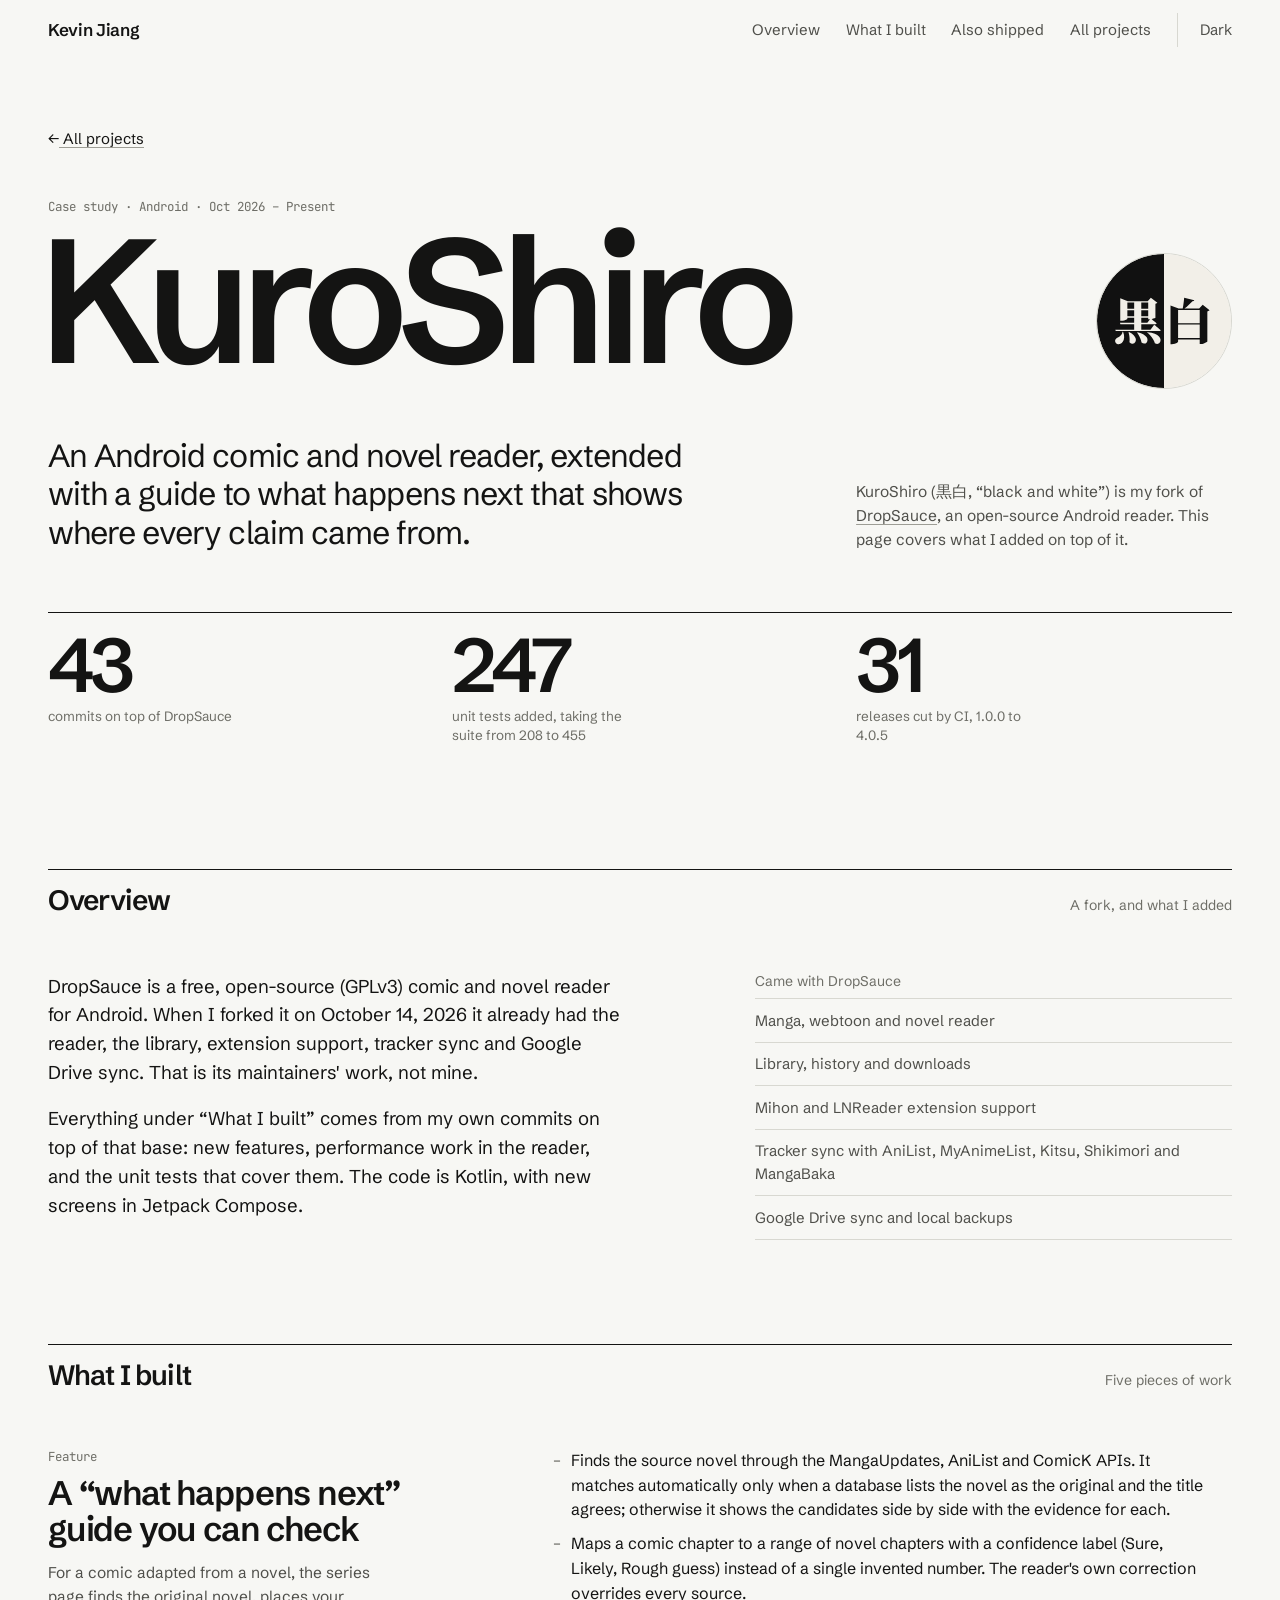
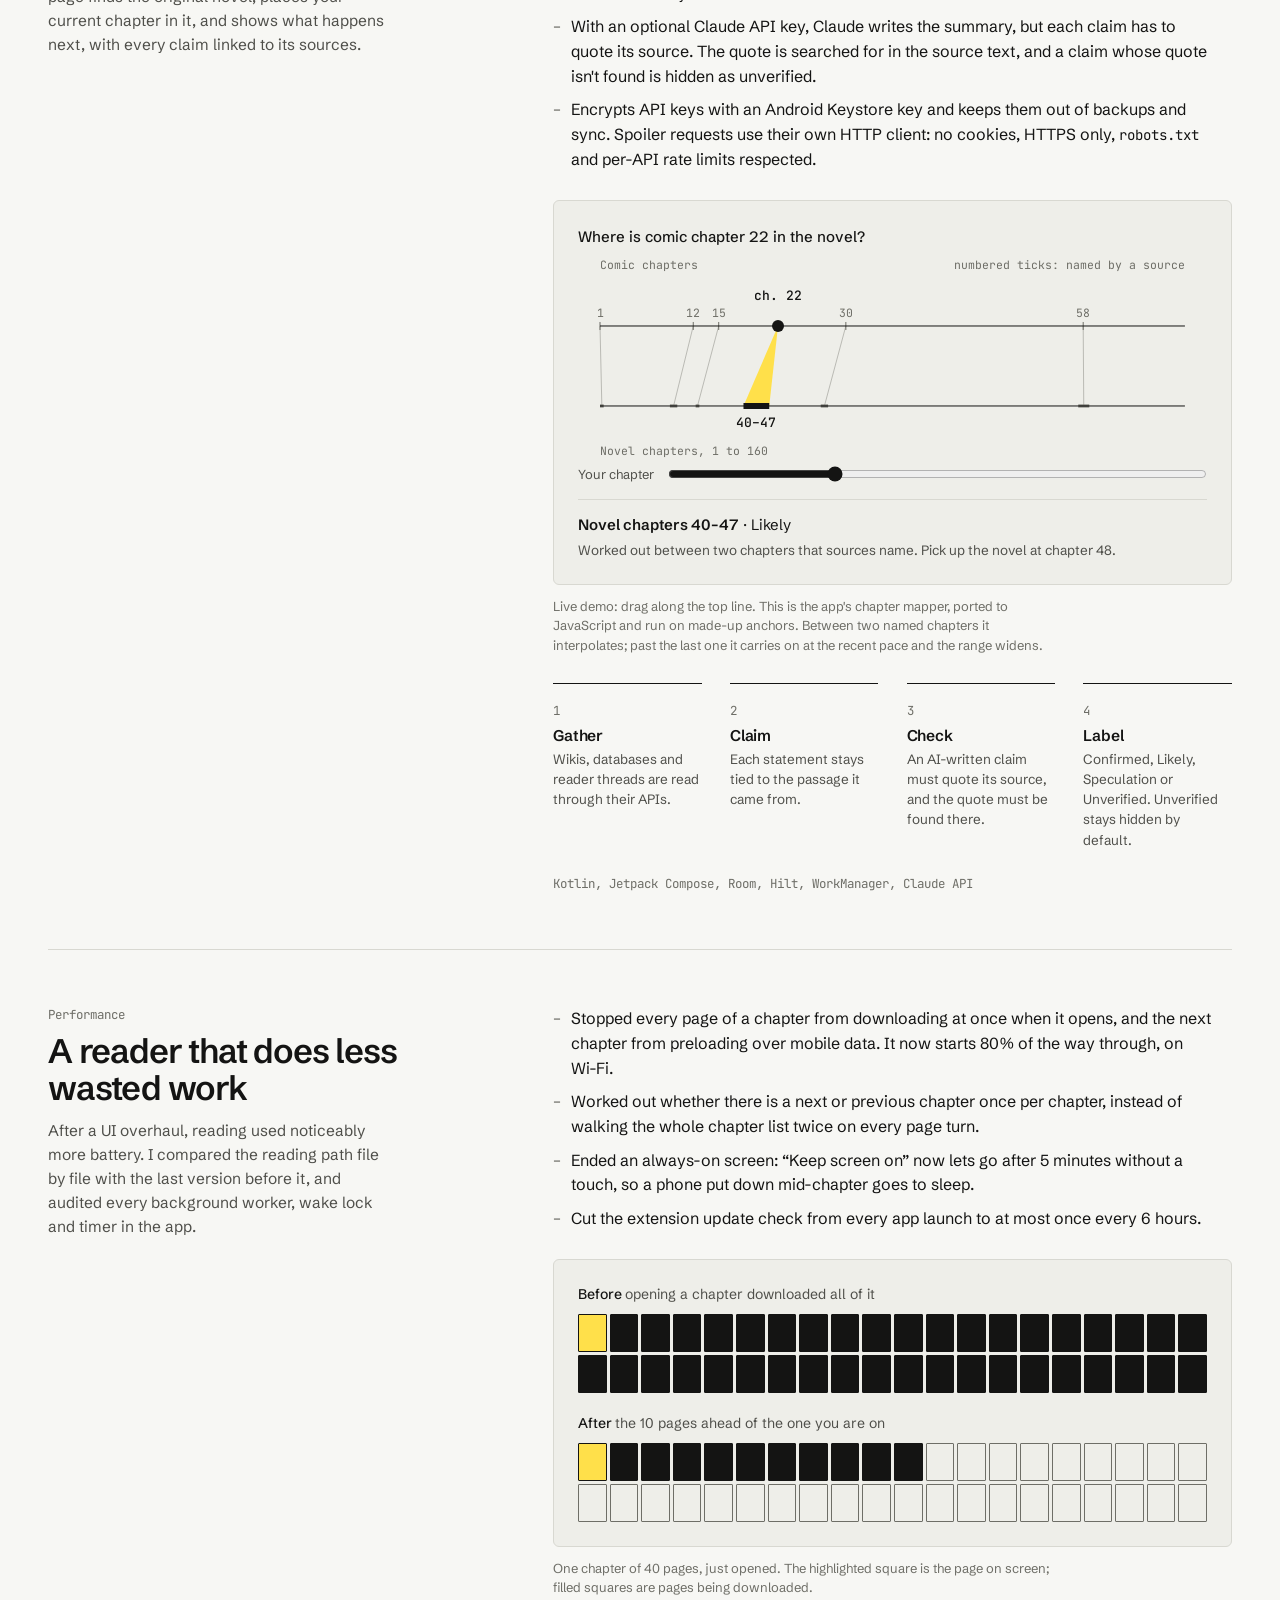
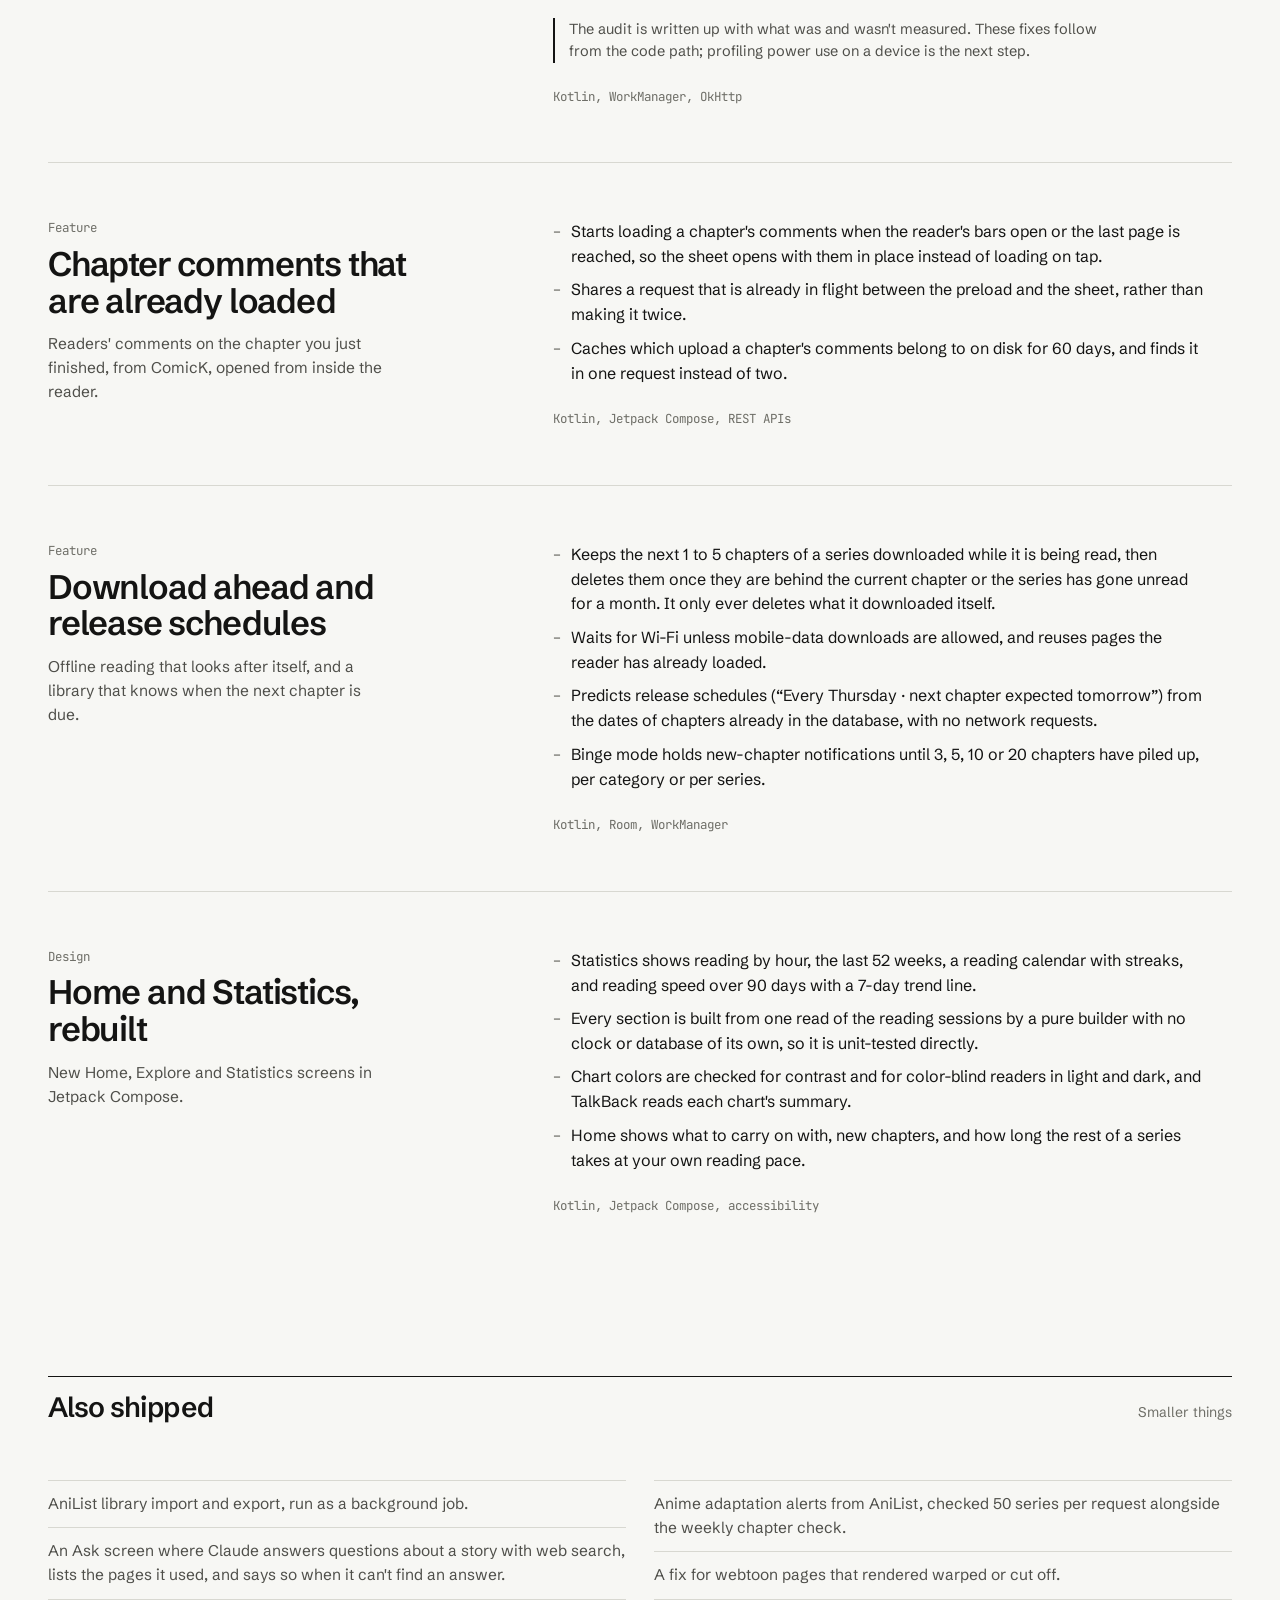
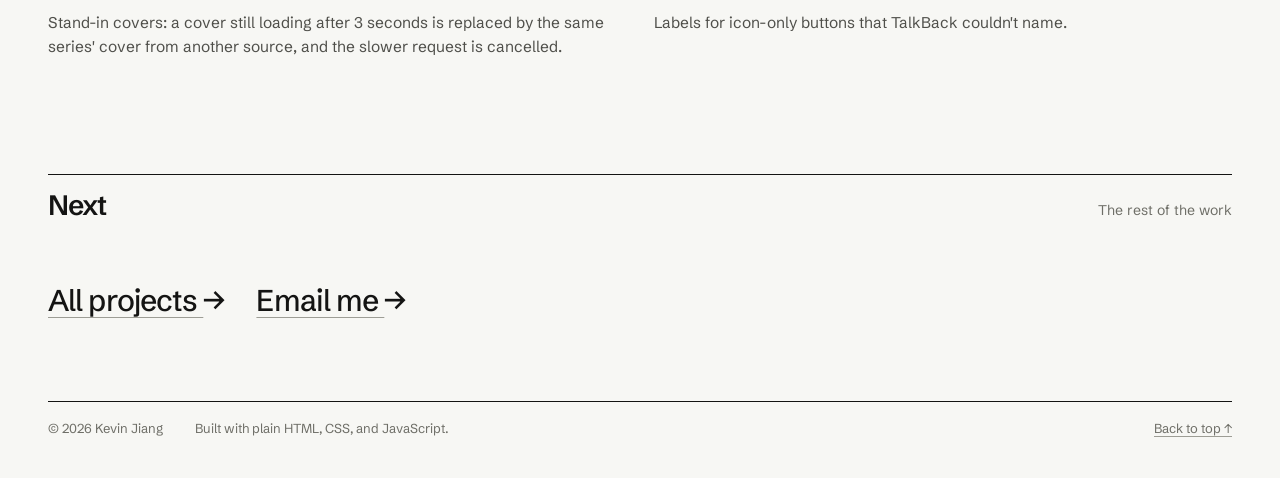
==== commit 9a39fd92: "Polish portfolio: hovers, Projects rename, larger Experience - Replace block link highlights with go" ====
--- a/kuroshiro/index.html
+++ b/kuroshiro/index.html
@@ -12,7 +12,11 @@
     <meta property="og:title" content="KuroShiro — Kevin Jiang">
     <meta property="og:description" content="An Android comic and novel reader, extended with a guide to what happens next that shows its sources.">
     <meta property="og:url" content="https://erelive.github.io/kuroshiro/">
-    <meta name="twitter:card" content="summary">
+    <meta property="og:image" content="https://erelive.github.io/assets/og.png">
+    <meta property="og:image:width" content="1200">
+    <meta property="og:image:height" content="630">
+    <meta property="og:image:alt" content="Kevin Jiang. Software developer building Android, desktop and web apps, with a background in security.">
+    <meta name="twitter:card" content="summary_large_image">
 
     <link rel="canonical" href="https://erelive.github.io/kuroshiro/">
     <meta name="theme-color" content="#f7f7f4" media="(prefers-color-scheme: light)">
@@ -22,7 +26,7 @@
     <link rel="preconnect" href="https://fonts.googleapis.com">
     <link rel="preconnect" href="https://fonts.gstatic.com" crossorigin>
     <link href="https://fonts.googleapis.com/css2?family=JetBrains+Mono:wght@400;500&family=Schibsted+Grotesk:wght@400..700&display=swap" rel="stylesheet">
-    <link rel="stylesheet" href="../style.css?v=4">
+    <link rel="stylesheet" href="../style.css?v=6">
 
     <script>
         (function () {
@@ -49,7 +53,7 @@
                 <a href="#overview">Overview</a>
                 <a href="#work">What I built</a>
                 <a href="#more">Also shipped</a>
-                <a href="../#work">All work</a>
+                <a href="../#projects">All projects</a>
             </nav>
 
             <div class="header-tools">
@@ -62,7 +66,7 @@
     <main id="main">
         <section class="case-hero" id="top">
             <div class="wrap">
-                <a class="back" href="../#work"><span aria-hidden="true">&larr;</span> All work</a>
+                <a class="back" href="../#projects"><span aria-hidden="true">&larr;</span> All projects</a>
 
                 <div class="case-head">
                     <div>
@@ -404,7 +408,7 @@
                 </header>
 
                 <p class="next-links" data-reveal>
-                    <a class="go" href="../#work">All work <span aria-hidden="true">&rarr;</span></a>
+                    <a class="go" href="../#projects">All projects <span aria-hidden="true">&rarr;</span></a>
                     <a class="go" href="mailto:kjiang052003@gmail.com">Email me <span aria-hidden="true">&rarr;</span></a>
                 </p>
             </div>
--- a/style.css
+++ b/style.css
@@ -146,12 +146,12 @@
     text-decoration-thickness: 1px;
     text-underline-offset: 0.2em;
     text-decoration-color: var(--underline);
-    transition: background-color 0.15s, color 0.15s, text-decoration-color 0.15s;
+    background: linear-gradient(var(--wedge), var(--wedge)) no-repeat 0 100% / 0 0.3em;
+    transition: background-size 0.3s var(--ease), color 0.15s, text-decoration-color 0.15s;
 }
 
 a:hover {
-    background: var(--mark);
-    color: var(--mark-ink);
+    background-size: 100% 0.3em;
     text-decoration-color: currentColor;
 }
 
@@ -398,12 +398,12 @@
     gap: 0.75rem;
     padding: 0.7rem 0;
     border-top: 1px solid var(--rule);
+    background-size: 0 3px;
     text-decoration: none;
 }
 
-/* The highlight runs a little past the rules without moving the text off the grid. */
 .hero-links a:hover {
-    box-shadow: -0.5rem 0 0 var(--mark), 0.5rem 0 0 var(--mark);
+    background-size: 100% 3px;
 }
 
 .hero-links li:last-child a {
@@ -474,8 +474,8 @@
 }
 
 .section-head h2 {
-    font-size: 1rem;
-    letter-spacing: -0.01em;
+    font-size: clamp(1.375rem, 2.4vw, 1.75rem);
+    letter-spacing: -0.03em;
 }
 
 .section-head p {
@@ -540,8 +540,19 @@
     line-height: 1;
 }
 
+.feature-title a,
+.contact-email a {
+    background-position: 0 90%;
+    background-size: 0 0.08em;
+}
+
 .feature-title a {
     text-decoration: none;
+}
+
+.feature-title a:hover,
+.contact-email a:hover {
+    background-size: 100% 0.08em;
 }
 
 .feature-aside {
@@ -867,10 +878,18 @@
     margin-top: clamp(2.25rem, 5vw, 4rem);
     padding-top: 0.9rem;
     border-top: 1px solid var(--rule);
-    color: var(--ink-3);
-    font-size: 0.875rem;
+    color: var(--ink-2);
+    font-size: 1rem;
     font-weight: 400;
     letter-spacing: 0;
+}
+
+.rows + .subhead {
+    margin-top: 0;
+}
+
+.subhead + .rows {
+    margin-top: clamp(1.5rem, 3vw, 2.25rem);
 }
 
 .row {
@@ -892,7 +911,8 @@
 
 .row-when {
     grid-column: 1 / span 2;
-    padding-top: 0.25rem;
+    padding-top: 0.35rem;
+    font-size: 0.8125rem;
 }
 
 .row-what {
@@ -901,27 +921,73 @@
 
 .row-what h3,
 .row-what h4 {
-    font-size: 1.1875rem;
-    letter-spacing: -0.02em;
+    font-size: clamp(1.25rem, 1.9vw, 1.4375rem);
+    letter-spacing: -0.025em;
 }
 
 .row-what p {
-    margin-top: 0.2rem;
-    color: var(--ink-2);
-    font-size: 0.9375rem;
+    margin-top: 0.3rem;
+    color: var(--ink-2);
+    font-size: 1.0313rem;
 }
 
 .row-what .stack {
     margin-top: 0.7rem;
     color: var(--ink-3);
     font-family: var(--mono);
-    font-size: 0.78rem;
+    font-size: 0.8125rem;
 }
 
 .row-detail {
     grid-column: 7 / -1;
     color: var(--ink-2);
-    font-size: 0.9688rem;
+    font-size: 1.0625rem;
+}
+
+.rows--lg .row {
+    grid-template-rows: auto 1fr;
+    row-gap: 0.6rem;
+    padding-block: clamp(1.75rem, 3.8vw, 3rem);
+}
+
+.rows--lg > .row:first-child {
+    padding-top: 0;
+}
+
+.rows--lg .row-when {
+    grid-column: 1 / span 5;
+    grid-row: 1;
+    padding-top: 0;
+    font-size: 0.875rem;
+}
+
+.rows--lg .row-what {
+    grid-column: 1 / span 5;
+    grid-row: 2;
+}
+
+.rows--lg .row-what h3,
+.rows--lg .row-what h4 {
+    font-size: clamp(1.625rem, 3vw, 2.25rem);
+    letter-spacing: -0.035em;
+    line-height: 1.08;
+}
+
+.rows--lg .row-what p {
+    margin-top: 0.5rem;
+    font-size: clamp(1rem, 1.3vw, 1.125rem);
+}
+
+.rows--lg .row-detail {
+    grid-column: 7 / -1;
+    grid-row: 1 / span 2;
+    color: var(--ink);
+    font-size: clamp(1.0625rem, 1.35vw, 1.1875rem);
+    line-height: 1.55;
+}
+
+.rows--lg .dashes li + li {
+    margin-top: 0.75rem;
 }
 
 .more {
@@ -948,14 +1014,15 @@
 
 .spec dt {
     grid-column: 1 / span 2;
-    padding-top: 0.15rem;
+    padding-top: 0.2rem;
     color: var(--ink-3);
-    font-size: 0.875rem;
+    font-size: 0.9688rem;
 }
 
 .spec dd {
     grid-column: 3 / -1;
     max-width: 62ch;
+    font-size: clamp(1.0625rem, 1.35vw, 1.1875rem);
 }
 
 /* ---------- about ---------- */
@@ -1437,6 +1504,21 @@
         position: static;
     }
 
+    .rows--lg .row {
+        grid-template-rows: none;
+    }
+
+    .rows--lg .row-when,
+    .rows--lg .row-what,
+    .rows--lg .row-detail {
+        grid-column: 1 / -1;
+        grid-row: auto;
+    }
+
+    .rows--lg .row-detail {
+        margin-top: 0.75rem;
+    }
+
     .feature--wide .feature-figure {
         order: -1;
     }
